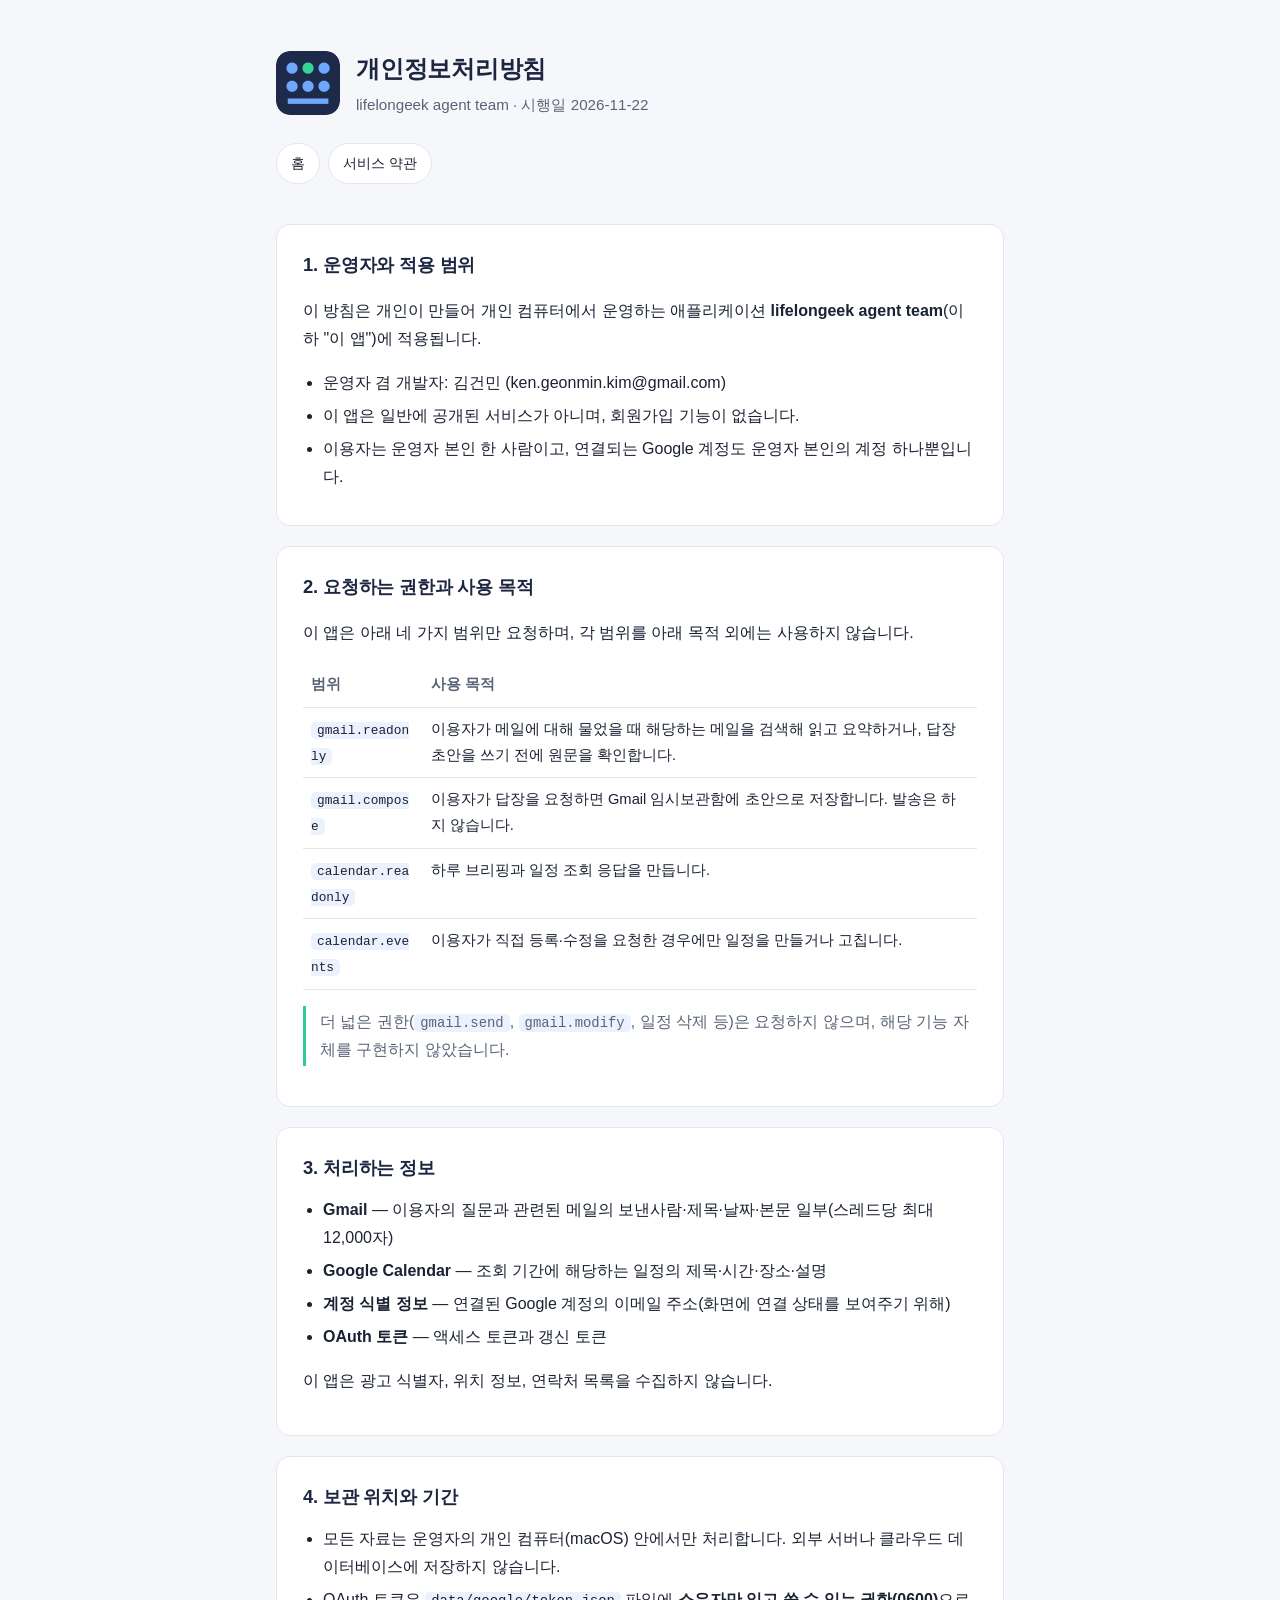
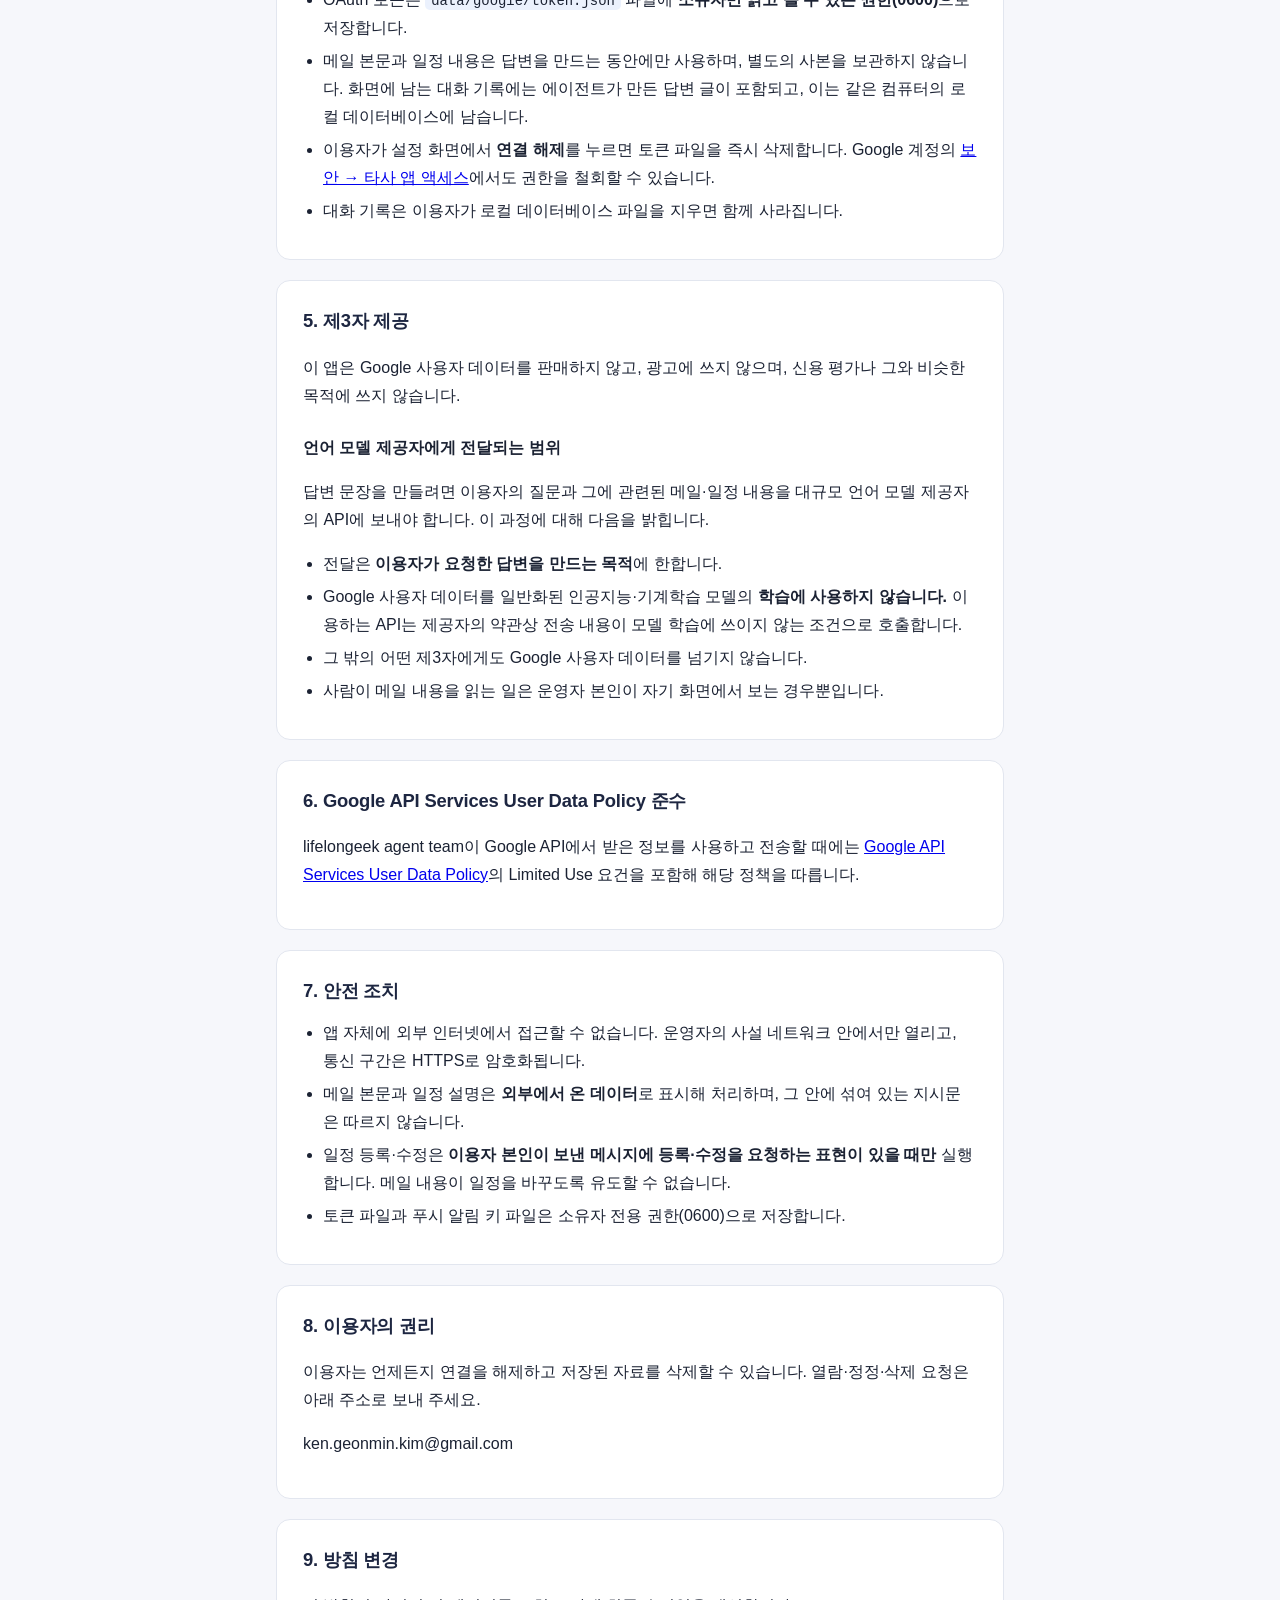
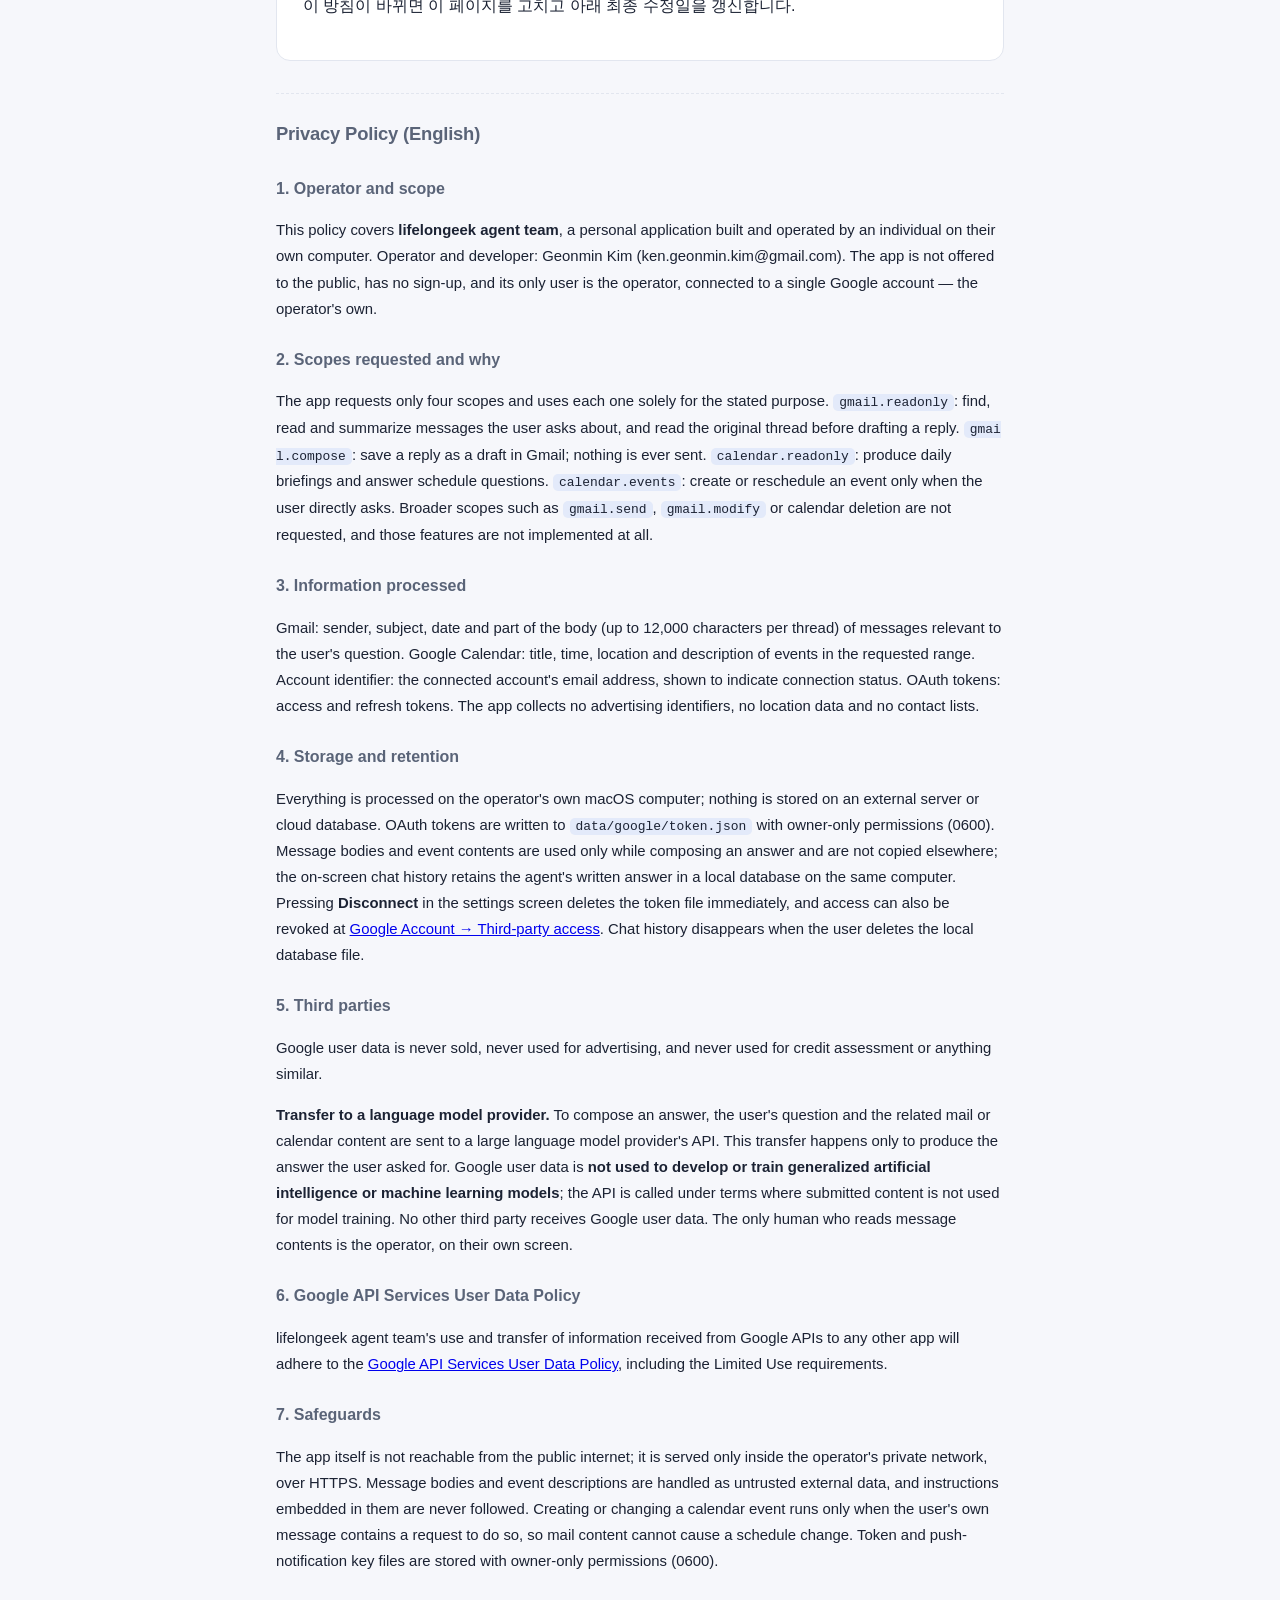
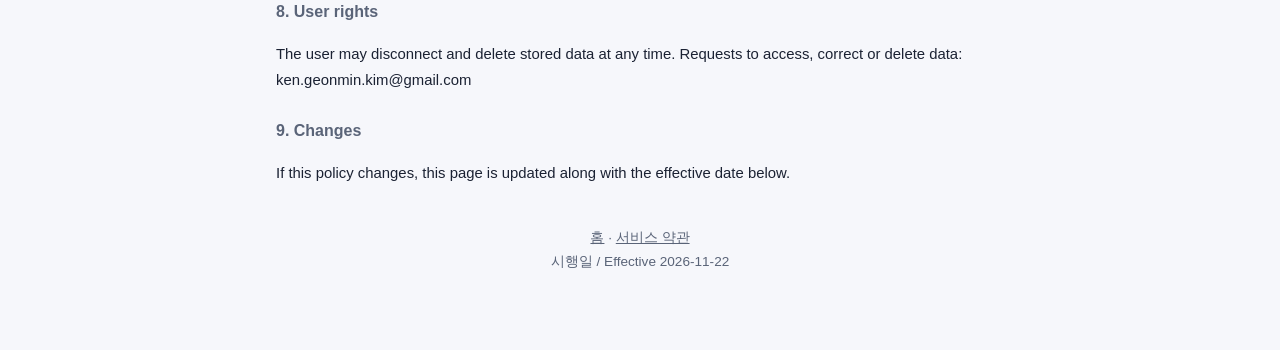
==== privacy.html @ 5907c0b3 "lifelongeek agent team 공개 페이지 (홈·개인정보처리방침·약관·로고) Co-Authored-By: Claude Opus 5 <noreply@anthropic.co" ====
<!doctype html>
<html lang="ko">
<head>
<meta charset="utf-8">
<meta name="viewport" content="width=device-width, initial-scale=1">
<title>개인정보처리방침 — lifelongeek agent team</title>
<meta name="description" content="lifelongeek agent team 개인정보처리방침. Google 사용자 데이터의 수집·이용·보관·삭제 방침과 Limited Use 준수 사항.">
<link rel="icon" href="logo.png">
<link rel="stylesheet" href="style.css">
</head>
<body>
<div class="wrap">

<header class="site">
  <img src="logo.png" alt="lifelongeek agent team 로고">
  <div>
    <h1>개인정보처리방침</h1>
    <p>lifelongeek agent team · 시행일 2026-11-22</p>
  </div>
</header>

<nav class="top">
  <a href="index.html">홈</a>
  <a href="terms.html">서비스 약관</a>
</nav>

<div class="card">
  <h2>1. 운영자와 적용 범위</h2>
  <p>이 방침은 개인이 만들어 개인 컴퓨터에서 운영하는 애플리케이션 <strong>lifelongeek agent team</strong>(이하 "이 앱")에 적용됩니다.</p>
  <ul>
    <li>운영자 겸 개발자: 김건민 (ken.geonmin.kim@gmail.com)</li>
    <li>이 앱은 일반에 공개된 서비스가 아니며, 회원가입 기능이 없습니다.</li>
    <li>이용자는 운영자 본인 한 사람이고, 연결되는 Google 계정도 운영자 본인의 계정 하나뿐입니다.</li>
  </ul>
</div>

<div class="card">
  <h2>2. 요청하는 권한과 사용 목적</h2>
  <p>이 앱은 아래 네 가지 범위만 요청하며, 각 범위를 아래 목적 외에는 사용하지 않습니다.</p>
  <table>
    <tr><th>범위</th><th>사용 목적</th></tr>
    <tr>
      <td><code>gmail.readonly</code></td>
      <td>이용자가 메일에 대해 물었을 때 해당하는 메일을 검색해 읽고 요약하거나, 답장 초안을 쓰기 전에 원문을 확인합니다.</td>
    </tr>
    <tr>
      <td><code>gmail.compose</code></td>
      <td>이용자가 답장을 요청하면 Gmail 임시보관함에 초안으로 저장합니다. 발송은 하지 않습니다.</td>
    </tr>
    <tr>
      <td><code>calendar.readonly</code></td>
      <td>하루 브리핑과 일정 조회 응답을 만듭니다.</td>
    </tr>
    <tr>
      <td><code>calendar.events</code></td>
      <td>이용자가 직접 등록·수정을 요청한 경우에만 일정을 만들거나 고칩니다.</td>
    </tr>
  </table>
  <div class="note">
    더 넓은 권한(<code>gmail.send</code>, <code>gmail.modify</code>, 일정 삭제 등)은 요청하지 않으며, 해당 기능 자체를 구현하지 않았습니다.
  </div>
</div>

<div class="card">
  <h2>3. 처리하는 정보</h2>
  <ul>
    <li><strong>Gmail</strong> — 이용자의 질문과 관련된 메일의 보낸사람·제목·날짜·본문 일부(스레드당 최대 12,000자)</li>
    <li><strong>Google Calendar</strong> — 조회 기간에 해당하는 일정의 제목·시간·장소·설명</li>
    <li><strong>계정 식별 정보</strong> — 연결된 Google 계정의 이메일 주소(화면에 연결 상태를 보여주기 위해)</li>
    <li><strong>OAuth 토큰</strong> — 액세스 토큰과 갱신 토큰</li>
  </ul>
  <p>이 앱은 광고 식별자, 위치 정보, 연락처 목록을 수집하지 않습니다.</p>
</div>

<div class="card">
  <h2>4. 보관 위치와 기간</h2>
  <ul>
    <li>모든 자료는 운영자의 개인 컴퓨터(macOS) 안에서만 처리합니다. 외부 서버나 클라우드 데이터베이스에 저장하지 않습니다.</li>
    <li>OAuth 토큰은 <code>data/google/token.json</code> 파일에 <strong>소유자만 읽고 쓸 수 있는 권한(0600)</strong>으로 저장합니다.</li>
    <li>메일 본문과 일정 내용은 답변을 만드는 동안에만 사용하며, 별도의 사본을 보관하지 않습니다. 화면에 남는 대화 기록에는 에이전트가 만든 답변 글이 포함되고, 이는 같은 컴퓨터의 로컬 데이터베이스에 남습니다.</li>
    <li>이용자가 설정 화면에서 <strong>연결 해제</strong>를 누르면 토큰 파일을 즉시 삭제합니다. Google 계정의 <a href="https://myaccount.google.com/permissions">보안 → 타사 앱 액세스</a>에서도 권한을 철회할 수 있습니다.</li>
    <li>대화 기록은 이용자가 로컬 데이터베이스 파일을 지우면 함께 사라집니다.</li>
  </ul>
</div>

<div class="card">
  <h2>5. 제3자 제공</h2>
  <p>이 앱은 Google 사용자 데이터를 판매하지 않고, 광고에 쓰지 않으며, 신용 평가나 그와 비슷한 목적에 쓰지 않습니다.</p>
  <h3>언어 모델 제공자에게 전달되는 범위</h3>
  <p>답변 문장을 만들려면 이용자의 질문과 그에 관련된 메일·일정 내용을 대규모 언어 모델 제공자의 API에 보내야 합니다. 이 과정에 대해 다음을 밝힙니다.</p>
  <ul>
    <li>전달은 <strong>이용자가 요청한 답변을 만드는 목적</strong>에 한합니다.</li>
    <li>Google 사용자 데이터를 일반화된 인공지능·기계학습 모델의 <strong>학습에 사용하지 않습니다.</strong> 이용하는 API는 제공자의 약관상 전송 내용이 모델 학습에 쓰이지 않는 조건으로 호출합니다.</li>
    <li>그 밖의 어떤 제3자에게도 Google 사용자 데이터를 넘기지 않습니다.</li>
    <li>사람이 메일 내용을 읽는 일은 운영자 본인이 자기 화면에서 보는 경우뿐입니다.</li>
  </ul>
</div>

<div class="card">
  <h2>6. Google API Services User Data Policy 준수</h2>
  <p>lifelongeek agent team이 Google API에서 받은 정보를 사용하고 전송할 때에는 <a href="https://developers.google.com/terms/api-services-user-data-policy">Google API Services User Data Policy</a>의 Limited Use 요건을 포함해 해당 정책을 따릅니다.</p>
</div>

<div class="card">
  <h2>7. 안전 조치</h2>
  <ul>
    <li>앱 자체에 외부 인터넷에서 접근할 수 없습니다. 운영자의 사설 네트워크 안에서만 열리고, 통신 구간은 HTTPS로 암호화됩니다.</li>
    <li>메일 본문과 일정 설명은 <strong>외부에서 온 데이터</strong>로 표시해 처리하며, 그 안에 섞여 있는 지시문은 따르지 않습니다.</li>
    <li>일정 등록·수정은 <strong>이용자 본인이 보낸 메시지에 등록·수정을 요청하는 표현이 있을 때만</strong> 실행합니다. 메일 내용이 일정을 바꾸도록 유도할 수 없습니다.</li>
    <li>토큰 파일과 푸시 알림 키 파일은 소유자 전용 권한(0600)으로 저장합니다.</li>
  </ul>
</div>

<div class="card">
  <h2>8. 이용자의 권리</h2>
  <p>이용자는 언제든지 연결을 해제하고 저장된 자료를 삭제할 수 있습니다. 열람·정정·삭제 요청은 아래 주소로 보내 주세요.</p>
  <p>ken.geonmin.kim@gmail.com</p>
</div>

<div class="card">
  <h2>9. 방침 변경</h2>
  <p>이 방침이 바뀌면 이 페이지를 고치고 아래 최종 수정일을 갱신합니다.</p>
</div>

<div class="en">
  <h2>Privacy Policy (English)</h2>

  <h3>1. Operator and scope</h3>
  <p>This policy covers <strong>lifelongeek agent team</strong>, a personal application built and operated by an individual on their own computer. Operator and developer: Geonmin Kim (ken.geonmin.kim@gmail.com). The app is not offered to the public, has no sign-up, and its only user is the operator, connected to a single Google account — the operator's own.</p>

  <h3>2. Scopes requested and why</h3>
  <p>The app requests only four scopes and uses each one solely for the stated purpose. <code>gmail.readonly</code>: find, read and summarize messages the user asks about, and read the original thread before drafting a reply. <code>gmail.compose</code>: save a reply as a draft in Gmail; nothing is ever sent. <code>calendar.readonly</code>: produce daily briefings and answer schedule questions. <code>calendar.events</code>: create or reschedule an event only when the user directly asks. Broader scopes such as <code>gmail.send</code>, <code>gmail.modify</code> or calendar deletion are not requested, and those features are not implemented at all.</p>

  <h3>3. Information processed</h3>
  <p>Gmail: sender, subject, date and part of the body (up to 12,000 characters per thread) of messages relevant to the user's question. Google Calendar: title, time, location and description of events in the requested range. Account identifier: the connected account's email address, shown to indicate connection status. OAuth tokens: access and refresh tokens. The app collects no advertising identifiers, no location data and no contact lists.</p>

  <h3>4. Storage and retention</h3>
  <p>Everything is processed on the operator's own macOS computer; nothing is stored on an external server or cloud database. OAuth tokens are written to <code>data/google/token.json</code> with owner-only permissions (0600). Message bodies and event contents are used only while composing an answer and are not copied elsewhere; the on-screen chat history retains the agent's written answer in a local database on the same computer. Pressing <strong>Disconnect</strong> in the settings screen deletes the token file immediately, and access can also be revoked at <a href="https://myaccount.google.com/permissions">Google Account → Third-party access</a>. Chat history disappears when the user deletes the local database file.</p>

  <h3>5. Third parties</h3>
  <p>Google user data is never sold, never used for advertising, and never used for credit assessment or anything similar.</p>
  <p><strong>Transfer to a language model provider.</strong> To compose an answer, the user's question and the related mail or calendar content are sent to a large language model provider's API. This transfer happens only to produce the answer the user asked for. Google user data is <strong>not used to develop or train generalized artificial intelligence or machine learning models</strong>; the API is called under terms where submitted content is not used for model training. No other third party receives Google user data. The only human who reads message contents is the operator, on their own screen.</p>

  <h3>6. Google API Services User Data Policy</h3>
  <p>lifelongeek agent team's use and transfer of information received from Google APIs to any other app will adhere to the <a href="https://developers.google.com/terms/api-services-user-data-policy">Google API Services User Data Policy</a>, including the Limited Use requirements.</p>

  <h3>7. Safeguards</h3>
  <p>The app itself is not reachable from the public internet; it is served only inside the operator's private network, over HTTPS. Message bodies and event descriptions are handled as untrusted external data, and instructions embedded in them are never followed. Creating or changing a calendar event runs only when the user's own message contains a request to do so, so mail content cannot cause a schedule change. Token and push-notification key files are stored with owner-only permissions (0600).</p>

  <h3>8. User rights</h3>
  <p>The user may disconnect and delete stored data at any time. Requests to access, correct or delete data: ken.geonmin.kim@gmail.com</p>

  <h3>9. Changes</h3>
  <p>If this policy changes, this page is updated along with the effective date below.</p>
</div>

<footer class="site">
  <a href="index.html">홈</a> · <a href="terms.html">서비스 약관</a><br>
  시행일 / Effective 2026-11-22
</footer>

</div>
</body>
</html>
---- style.css ----
:root {
  --bg: #f6f7fb;
  --card: #ffffff;
  --ink: #1b2233;
  --muted: #5a6478;
  --line: #e2e6ef;
  --navy: #1d2641;
  --blue: #5b8def;
  --green: #2ecc8f;
}

@media (prefers-color-scheme: dark) {
  :root {
    --bg: #11151f;
    --card: #1a202e;
    --ink: #e8ecf5;
    --muted: #9aa5bb;
    --line: #2a3243;
    --navy: #e8ecf5;
  }
}

* { box-sizing: border-box; }

body {
  margin: 0;
  background: var(--bg);
  color: var(--ink);
  font: 16px/1.75 -apple-system, BlinkMacSystemFont, "Apple SD Gothic Neo",
        "Pretendard", "Noto Sans KR", Segoe UI, Roboto, sans-serif;
  -webkit-text-size-adjust: 100%;
}

.wrap {
  max-width: 760px;
  margin: 0 auto;
  padding: 48px 16px 80px;
}

header.site {
  display: flex;
  align-items: center;
  gap: 16px;
  margin-bottom: 8px;
}

header.site img {
  width: 64px;
  height: 64px;
  border-radius: 14px;
  flex: none;
}

header.site h1 {
  margin: 0;
  font-size: 1.5rem;
  letter-spacing: -0.01em;
  color: var(--navy);
}

header.site p {
  margin: 2px 0 0;
  color: var(--muted);
  font-size: 0.95rem;
}

nav.top {
  display: flex;
  flex-wrap: wrap;
  gap: 8px;
  margin: 24px 0 40px;
}

nav.top a {
  padding: 7px 14px;
  border: 1px solid var(--line);
  border-radius: 999px;
  background: var(--card);
  color: var(--ink);
  text-decoration: none;
  font-size: 0.9rem;
}

nav.top a:hover { border-color: var(--blue); color: var(--blue); }

.card {
  background: var(--card);
  border: 1px solid var(--line);
  border-radius: 14px;
  padding: 24px 26px;
  margin-bottom: 20px;
}

h2 {
  font-size: 1.15rem;
  margin: 0 0 12px;
  color: var(--navy);
  letter-spacing: -0.01em;
}

h3 {
  font-size: 1rem;
  margin: 24px 0 8px;
}

p, li { color: var(--ink); }

ul { padding-left: 20px; margin: 10px 0; }
li { margin: 5px 0; }

code {
  background: rgba(91, 141, 239, 0.12);
  border-radius: 5px;
  padding: 1px 6px;
  font-size: 0.87em;
  font-family: ui-monospace, SFMono-Regular, Menlo, monospace;
  word-break: break-all;
}

table {
  width: 100%;
  border-collapse: collapse;
  margin: 14px 0;
  font-size: 0.92rem;
}

th, td {
  border-bottom: 1px solid var(--line);
  padding: 9px 8px;
  text-align: left;
  vertical-align: top;
}

th { color: var(--muted); font-weight: 600; }

.note {
  border-left: 3px solid var(--green);
  padding: 2px 0 2px 14px;
  margin: 16px 0;
  color: var(--muted);
}

.en {
  margin-top: 32px;
  padding-top: 24px;
  border-top: 1px dashed var(--line);
  color: var(--muted);
  font-size: 0.93rem;
}

.en h2, .en h3 { color: var(--muted); }

footer.site {
  margin-top: 40px;
  color: var(--muted);
  font-size: 0.85rem;
  text-align: center;
}

footer.site a { color: var(--muted); }

@media (max-width: 560px) {
  .wrap { padding: 32px 16px 64px; }
  .card { padding: 20px 18px; }
  header.site img { width: 52px; height: 52px; }
}
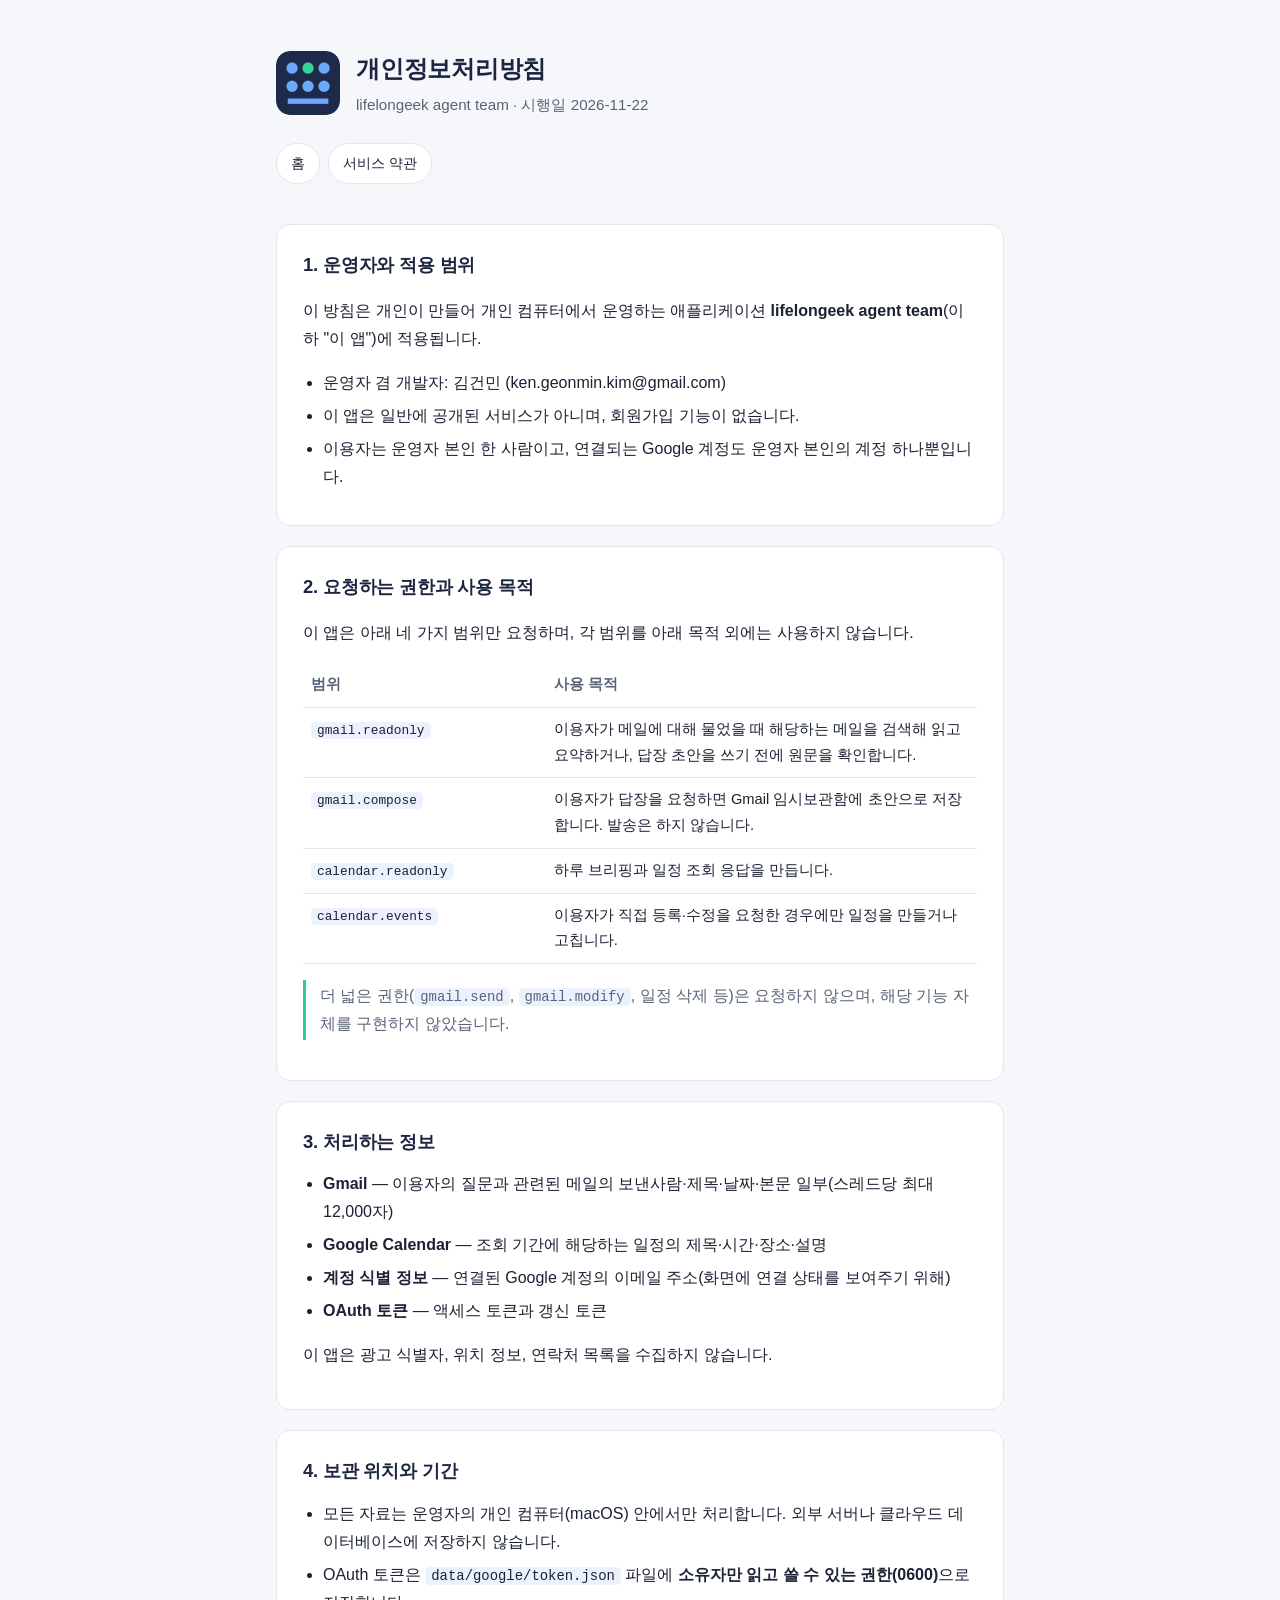
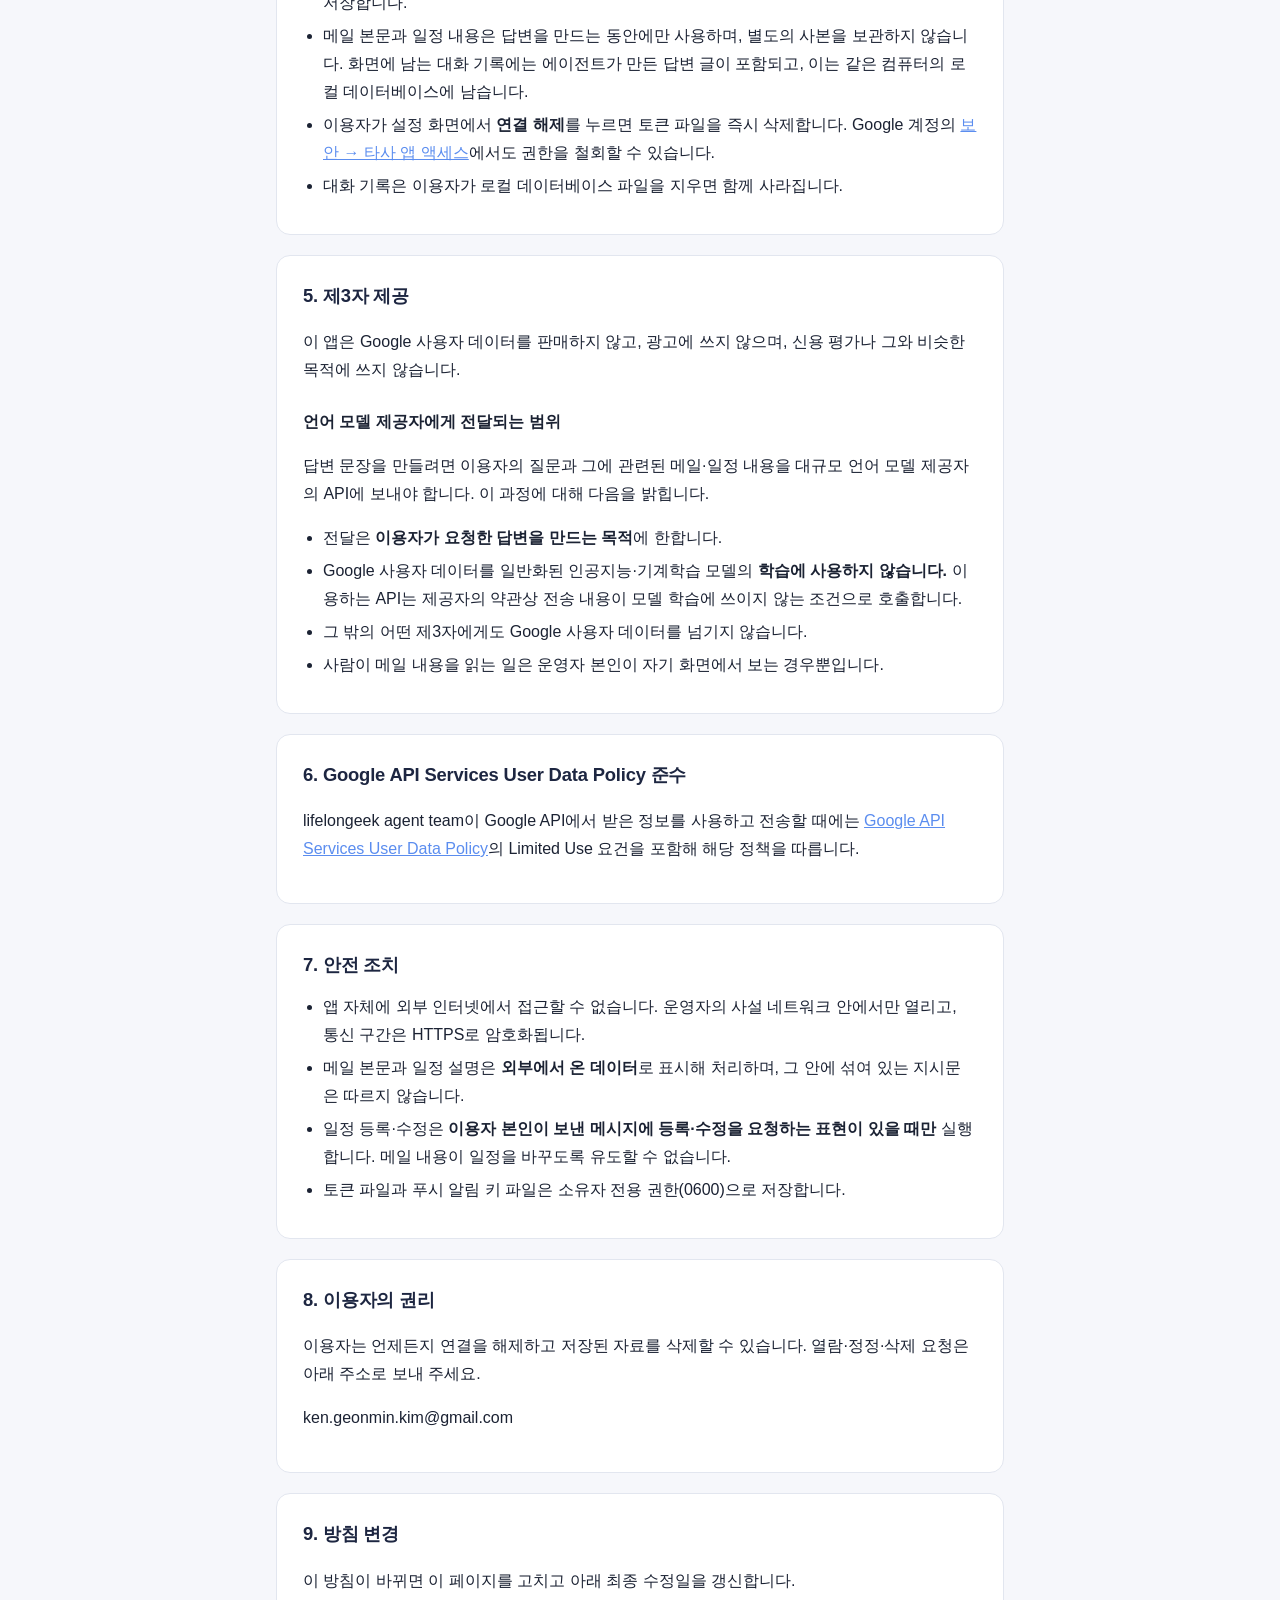
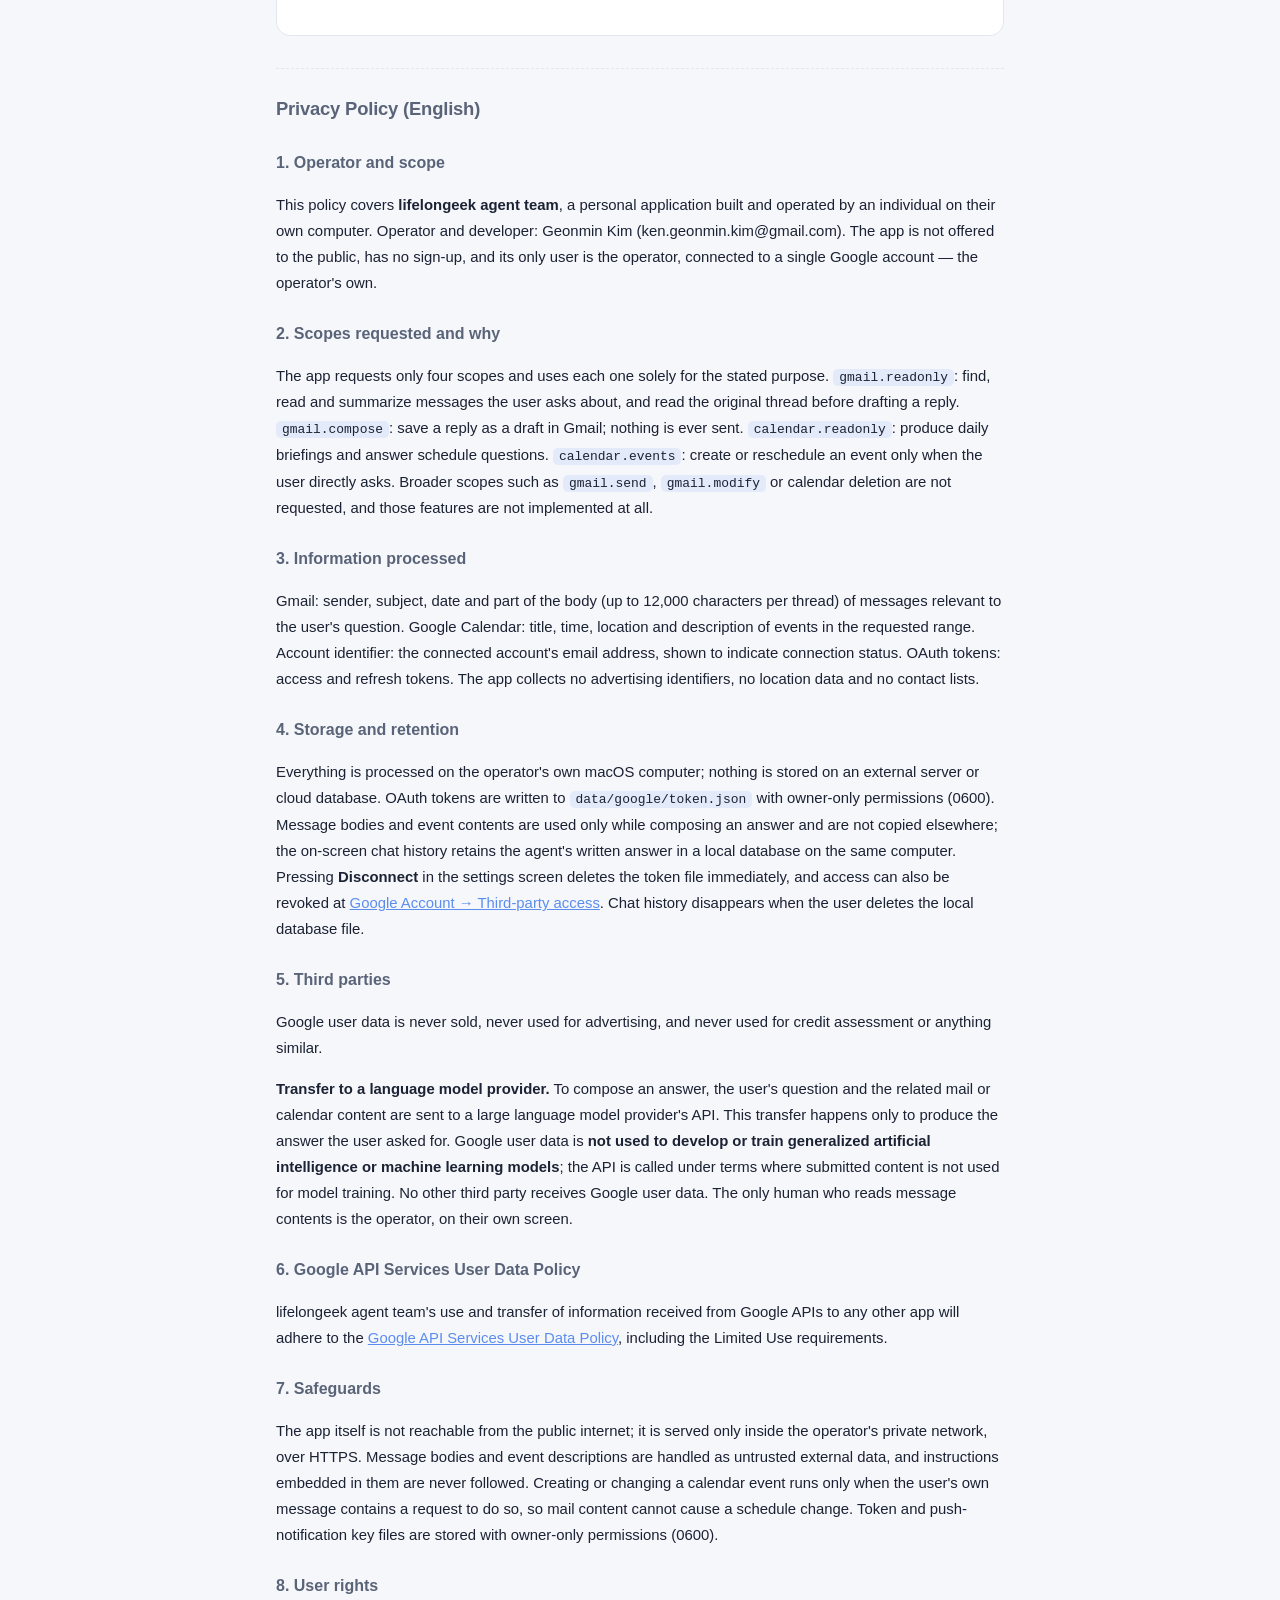
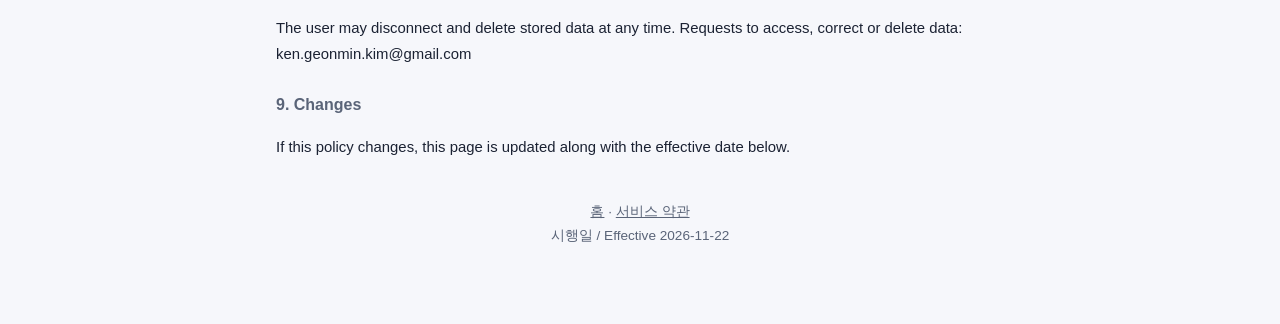
==== commit 6a2ce8fb: "범위 이름을 한 줄로 두고 스타일시트 주소에 판 번호를 붙여 옛 파일이 쓰이지 않게 함 Co-Authored-By: Claude Opus 5 <noreply@anthropic.co" ====
--- a/privacy.html
+++ b/privacy.html
@@ -6,7 +6,7 @@
 <title>개인정보처리방침 — lifelongeek agent team</title>
 <meta name="description" content="lifelongeek agent team 개인정보처리방침. Google 사용자 데이터의 수집·이용·보관·삭제 방침과 Limited Use 준수 사항.">
 <link rel="icon" href="logo.png">
-<link rel="stylesheet" href="style.css">
+<link rel="stylesheet" href="style.css?v=3">
 </head>
 <body>
 <div class="wrap">
--- a/style.css
+++ b/style.css
@@ -114,7 +114,7 @@
   padding: 1px 6px;
   font-size: 0.87em;
   font-family: ui-monospace, SFMono-Regular, Menlo, monospace;
-  word-break: break-all;
+  overflow-wrap: anywhere;
 }
 
 table {
@@ -132,6 +132,10 @@
 }
 
 th { color: var(--muted); font-weight: 600; }
+
+td:first-child, th:first-child { width: 36%; }
+
+td:first-child code { white-space: nowrap; }
 
 .note {
   border-left: 3px solid var(--green);
@@ -164,3 +168,6 @@
   .card { padding: 20px 18px; }
   header.site img { width: 52px; height: 52px; }
 }
+
+.card a, .en a { color: var(--blue); }
+.card a:hover, .en a:hover { text-decoration: none; }
